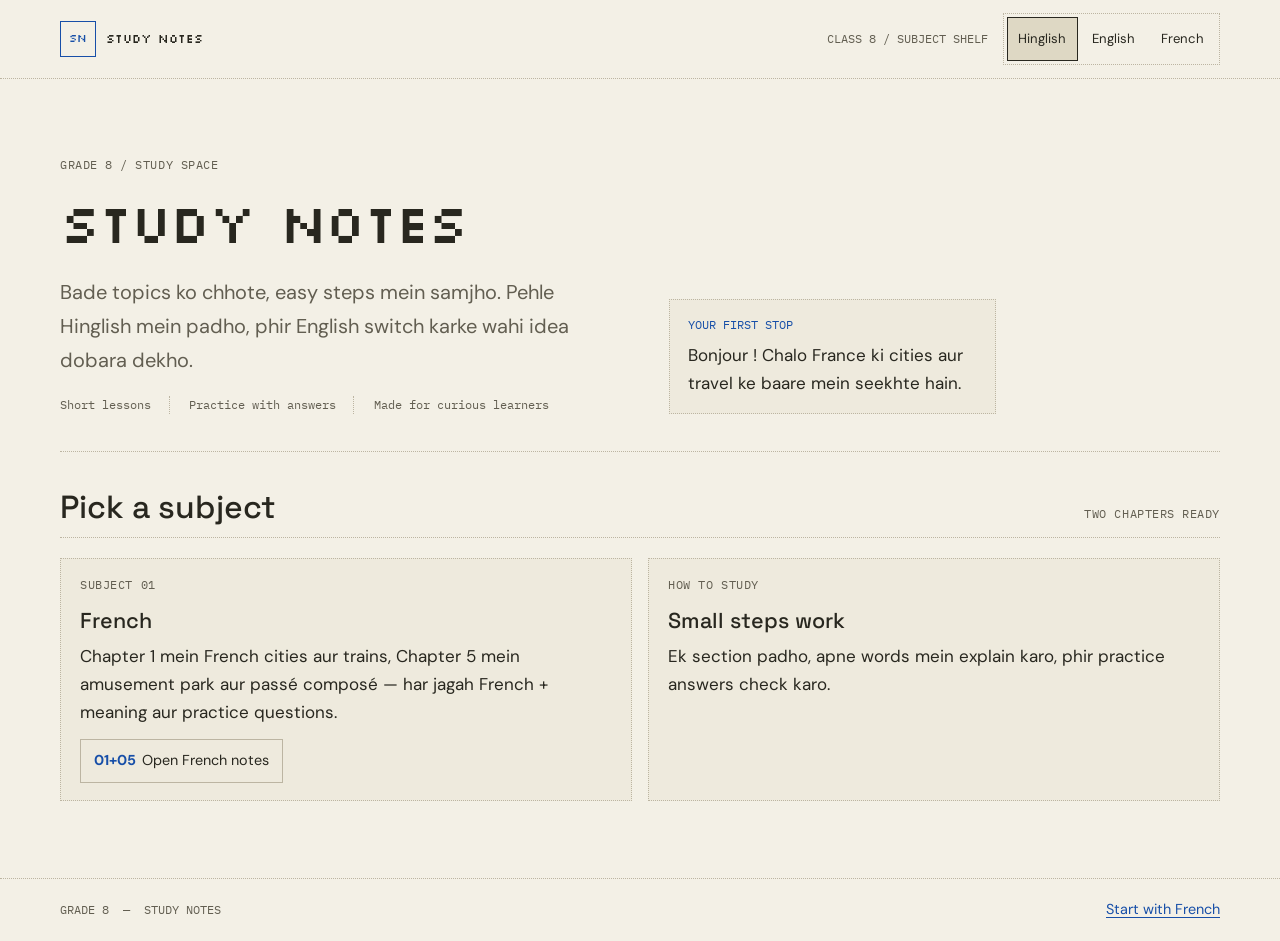
==== index.html @ 521d11c4 "Add Grade 8 French study notes site with chapters 1 and 5" ====
<!doctype html>
<html lang="hi-Latn">
<head>
  <meta charset="utf-8">
  <meta name="viewport" content="width=device-width, initial-scale=1">
  <meta name="theme-color" content="#f3f0e6">
  <meta name="description" content="Simple Grade 8 study notes in Hinglish, English and French, with French cities and amusement park chapters.">
  <title>Study Notes — Learn one idea at a time</title>
  <link rel="preconnect" href="https://fonts.googleapis.com">
  <link rel="preconnect" href="https://fonts.gstatic.com" crossorigin>
  <link href="https://fonts.googleapis.com/css2?family=DM+Sans:wght@400;500;600;700&amp;family=IBM+Plex+Mono:wght@400;500;600&amp;family=Silkscreen:wght@400;700&amp;family=Space+Grotesk:wght@400;500;600;700&amp;display=swap" rel="stylesheet">
  <link rel="stylesheet" href="assets/study-notes.css">
  <script src="assets/study-notes.js" defer></script>
</head>
<body>
  <a class="skip-link" href="#main">Seedha notes par jao</a>
  <header class="site-header">
    <a class="brand" href="index.html" aria-label="Study Notes home">
      <span class="brand-mark" aria-hidden="true">SN</span>
      <span>STUDY NOTES</span>
    </a>
    <div class="header-tools">
      <span class="header-context">CLASS 8 / SUBJECT SHELF</span>
      <div class="language-switch" role="group" aria-label="Notes language">
        <button class="language-button" type="button" data-set-language="hinglish" aria-pressed="true">Hinglish</button>
        <button class="language-button" type="button" data-set-language="english" aria-pressed="false">English</button>
        <button class="language-button" type="button" data-set-language="french" aria-pressed="false">French</button>
      </div>
      <span class="language-status" data-language-status aria-live="polite"></span>
    </div>
  </header>

  <main class="page-shell" id="main">
    <section class="title-block">
      <div class="hero-grid">
        <div>
          <p class="eyebrow">GRADE 8 / STUDY SPACE</p>
          <h1 class="page-title page-title--display">STUDY NOTES</h1>
          <div data-language-content="hinglish">
            <p class="page-intro">Bade topics ko chhote, easy steps mein samjho. Pehle Hinglish mein padho, phir English switch karke wahi idea dobara dekho.</p>
          </div>
          <div data-language-content="english" hidden>
            <p class="page-intro">Understand big topics in small, easy steps. Read in English, or switch to Hinglish and review the same idea again.</p>
          </div>
          <div data-language-content="french" hidden>
            <p class="page-intro" lang="fr">Comprends les grands sujets en petites étapes. Lis en français et compare avec l’anglais ou le hinglish.</p>
          </div>
          <div class="subject-meta">
            <span>Short lessons</span>
            <span>Practice with answers</span>
            <span>Made for curious learners</span>
          </div>
        </div>
        <aside class="hero-aside">
          <span class="meta-label">YOUR FIRST STOP</span>
          <div data-language-content="hinglish"><p><span lang="fr">Bonjour !</span> Chalo France ki cities aur travel ke baare mein seekhte hain.</p></div>
          <div data-language-content="english" hidden><p><span lang="fr">Bonjour !</span> Let’s explore French cities and travel.</p></div>
          <div data-language-content="french" hidden><p lang="fr"><span lang="fr">Bonjour !</span> Découvrons les villes françaises et les moyens de transport.</p></div>
        </aside>
      </div>
    </section>

    <div class="glyph-rule" aria-hidden="true"></div>

    <section aria-labelledby="subjects-title">
      <div class="section-heading-row">
        <h2 id="subjects-title">Pick a subject</h2>
        <p class="section-kicker">TWO CHAPTERS READY</p>
      </div>

      <div class="shelf-grid">
        <article class="shelf-card">
          <p class="section-kicker">SUBJECT 01</p>
          <h3>French</h3>
          <div data-language-content="hinglish">
            <p>Chapter 1 mein French cities aur trains, Chapter 5 mein amusement park aur passé composé — har jagah French + meaning aur practice questions.</p>
          </div>
          <div data-language-content="english" hidden>
            <p>Chapter 1 covers French cities and trains; Chapter 5 covers the amusement park and passé composé — with French plus meanings and practice questions.</p>
          </div>
          <div data-language-content="french" hidden>
            <p lang="fr">Chapitre 1 : les villes et les trains. Chapitre 5 : le parc et le passé composé, avec des phrases modèles et des exercices.</p>
          </div>
          <a class="pill-link" href="french/index.html"><strong>01+05</strong> Open French notes</a>
        </article>
        <aside class="shelf-card">
          <p class="section-kicker">HOW TO STUDY</p>
          <h3>Small steps work</h3>
          <div data-language-content="hinglish">
            <p>Ek section padho, apne words mein explain karo, phir practice answers check karo.</p>
          </div>
          <div data-language-content="english" hidden>
            <p>Read one section, explain it in your own words, and then check your practice answers.</p>
          </div>
          <div data-language-content="french" hidden>
            <p lang="fr">Lis une section, explique-la avec tes propres mots, puis vérifie les réponses.</p>
          </div>
        </aside>
      </div>
    </section>
  </main>

  <footer class="site-footer">
    <span>GRADE 8 &nbsp;—&nbsp; STUDY NOTES</span>
    <a href="french/index.html">Start with French</a>
  </footer>
</body>
</html>
---- assets/study-notes.css ----
:root {
  color-scheme: light;
  --paper: #f3f0e6;
  --paper-deep: #e8e2d2;
  --paper-callout: #eeeadd;
  --ink: #28271f;
  --ink-soft: #625e51;
  --rule: #bcb5a2;
  --blue: #174fa8;
  --selected: #ded8c4;
  --font-pixel: "Silkscreen", "Courier New", monospace;
  --font-heading: "Space Grotesk", Arial, sans-serif;
  --font-reading: "DM Sans", Arial, sans-serif;
  --font-mono: "IBM Plex Mono", "Courier New", monospace;
  --page-width: 1160px;
  --reading-width: 70ch;
}

*,
*::before,
*::after {
  box-sizing: border-box;
}

[hidden] {
  display: none !important;
}

html {
  scroll-behavior: smooth;
  scroll-padding-top: 6rem;
}

body {
  margin: 0;
  background: var(--paper);
  color: var(--ink);
  font-family: var(--font-reading);
  font-size: 1.0625rem;
  line-height: 1.65;
}

button,
a,
summary {
  -webkit-tap-highlight-color: transparent;
}

a {
  color: var(--blue);
  text-underline-offset: 0.18em;
}

a:hover {
  text-decoration-thickness: 2px;
}

button,
summary {
  font: inherit;
}

button {
  color: inherit;
}

:focus-visible {
  outline: 3px solid var(--blue);
  outline-offset: 3px;
}

.skip-link {
  position: absolute;
  z-index: 10;
  top: 0.75rem;
  left: 0.75rem;
  transform: translateY(-180%);
  padding: 0.6rem 0.85rem;
  background: var(--ink);
  color: var(--paper);
  font-weight: 700;
}

.skip-link:focus {
  transform: translateY(0);
}

.site-header {
  display: flex;
  align-items: center;
  justify-content: space-between;
  gap: 1rem 2rem;
  padding: 0.8rem max(1.25rem, calc((100vw - var(--page-width)) / 2));
  border-bottom: 1px dotted var(--rule);
}

.brand {
  display: inline-flex;
  align-items: center;
  gap: 0.65rem;
  color: var(--ink);
  font-family: var(--font-pixel);
  font-size: 0.76rem;
  line-height: 1.4;
  text-decoration: none;
  white-space: nowrap;
}

.brand-mark {
  display: inline-grid;
  width: 2.25rem;
  height: 2.25rem;
  place-items: center;
  border: 1px solid var(--blue);
  color: var(--blue);
  font-size: 0.68rem;
}

.header-tools,
.header-actions,
.tab-list {
  display: flex;
  align-items: center;
  flex-wrap: wrap;
  gap: 0.55rem;
}

.header-tools {
  justify-content: flex-end;
}

.header-context,
.eyebrow,
.section-kicker,
.meta-label,
.entry-meta,
.entry-number,
.note-meta,
.figure-number,
.progress-caption,
.subject-meta,
.syllabus-number,
.syllabus-hours {
  color: var(--ink-soft);
  font-family: var(--font-mono);
  font-size: 0.75rem;
  line-height: 1.5;
}

.header-context {
  margin-right: 0.4rem;
}

.tab-list {
  padding: 0.2rem;
  border: 1px dotted var(--rule);
}

.tab,
.print-action,
.language-button,
.action-button,
.pill-link {
  display: inline-flex;
  min-height: 2.75rem;
  align-items: center;
  justify-content: center;
  gap: 0.4rem;
  padding: 0.45rem 0.8rem;
  border: 1px solid var(--rule);
  background: transparent;
  color: var(--ink);
  font-size: 0.9rem;
  line-height: 1.35;
  text-decoration: none;
  cursor: pointer;
}

.tab[aria-current="page"],
.tab:hover,
.pill-link:hover,
.language-button[aria-pressed="true"] {
  border-color: var(--ink);
  background: var(--selected);
  color: var(--ink);
}

.print-action:hover,
.action-button:hover {
  border-color: var(--blue);
  background: var(--blue);
  color: #fff;
}

.language-switch {
  display: inline-flex;
  gap: 0.2rem;
  padding: 0.2rem;
  border: 1px dotted var(--rule);
}

.language-button {
  min-height: 2.75rem;
  padding-inline: 0.65rem;
  border-color: transparent;
  font-size: 0.82rem;
}

.page-shell {
  width: min(var(--page-width), calc(100% - 2.5rem));
  margin-inline: auto;
  padding-block: clamp(2.25rem, 6vw, 5rem);
}

.title-block,
.note-heading {
  max-width: 78ch;
  margin-bottom: 2.3rem;
}

.eyebrow {
  margin: 0 0 0.6rem;
  text-transform: uppercase;
  letter-spacing: 0.045em;
}

.eyebrow a {
  color: inherit;
}

.page-title {
  margin: 0 0 0.8rem;
  color: var(--ink);
  font-family: var(--font-pixel);
  font-size: clamp(1.5rem, 3.8vw, 2.75rem);
  font-weight: 400;
  letter-spacing: -0.035em;
  line-height: 1.45;
  overflow-wrap: anywhere;
  text-transform: uppercase;
}

.page-title--display {
  max-width: 17ch;
  font-size: clamp(1.75rem, 5vw, 3.4rem);
}

.page-intro {
  max-width: var(--reading-width);
  margin: 0;
  color: var(--ink-soft);
  font-size: clamp(1.08rem, 1.6vw, 1.25rem);
  line-height: 1.7;
}

.subject-meta,
.note-meta {
  display: flex;
  flex-wrap: wrap;
  gap: 0.45rem 1.2rem;
  margin-top: 1.2rem;
}

.subject-meta span,
.note-meta span,
.note-meta time {
  padding-right: 1.1rem;
  border-right: 1px dotted var(--rule);
}

.subject-meta span:last-child,
.note-meta > :last-child {
  border-right: 0;
}

.glyph-rule {
  height: 0;
  margin-block: 2.2rem;
  border-top: 1px dotted var(--rule);
}

.quick-nav-pills {
  display: flex;
  flex-wrap: wrap;
  gap: 0.5rem;
  margin-block: 1.4rem;
}

.pill-link {
  justify-content: flex-start;
}

.pill-link strong {
  color: var(--blue);
}

.section-heading-row,
.toc-heading-row {
  display: flex;
  align-items: baseline;
  justify-content: space-between;
  gap: 0.5rem 1rem;
  margin-bottom: 1rem;
  padding-bottom: 0.6rem;
  border-bottom: 1px dotted var(--rule);
}

.section-heading-row h2,
.toc-heading {
  margin: 0;
  font-family: var(--font-heading);
  font-size: clamp(1.4rem, 2.7vw, 2rem);
  font-weight: 500;
  line-height: 1.25;
}

.section-kicker {
  margin: 0;
  flex: 0 0 auto;
  text-transform: uppercase;
  letter-spacing: 0.045em;
}

.hero-grid {
  display: grid;
  grid-template-columns: minmax(0, 1.25fr) minmax(230px, 0.75fr);
  gap: clamp(1.5rem, 5vw, 4rem);
  align-items: end;
}

.hero-aside {
  padding: 1rem 1.1rem;
  border: 1px dotted var(--rule);
  background: var(--paper-callout);
}

.hero-aside p {
  margin: 0;
}

.hero-aside .meta-label {
  display: block;
  margin-bottom: 0.45rem;
  color: var(--blue);
}

.shelf-grid {
  display: grid;
  grid-template-columns: repeat(2, minmax(0, 1fr));
  gap: 1rem;
  margin-top: 1.25rem;
}

.shelf-card {
  padding: 1.1rem 1.2rem;
  border: 1px dotted var(--rule);
  background: var(--paper-callout);
}

.shelf-card h3 {
  margin: 0.15rem 0 0.4rem;
  font-family: var(--font-heading);
  font-size: 1.35rem;
  font-weight: 500;
  line-height: 1.3;
}

.shelf-card p {
  margin: 0 0 0.8rem;
}

.contents-list {
  margin: 1rem 0 0;
  padding: 0;
  list-style: none;
}

.toc-entry {
  border-bottom: 1px dotted var(--rule);
}

.toc-entry a {
  display: grid;
  grid-template-columns: 2.5rem minmax(0, auto) minmax(1.5rem, 1fr) auto;
  align-items: baseline;
  gap: 0.5rem;
  min-height: 3.2rem;
  padding: 0.75rem 0.65rem;
  color: var(--ink);
  text-decoration: none;
}

.toc-entry a:hover,
.toc-entry--current a {
  background: var(--selected);
}

.entry-number {
  color: var(--blue);
}

.entry-title {
  font-family: var(--font-heading);
  font-size: 1.05rem;
  font-weight: 500;
}

.entry-leader {
  align-self: center;
  min-width: 1rem;
  height: 1px;
  border-bottom: 1px dotted var(--rule);
}

.entry-meta {
  text-align: right;
}

.next-item {
  display: flex;
  justify-content: space-between;
  gap: 1rem;
  padding: 1rem 0.65rem;
  color: var(--ink-soft);
}

.progress-block {
  max-width: 620px;
  margin-top: 1.4rem;
}

.progress-stats {
  display: flex;
  justify-content: space-between;
  gap: 1rem;
  margin-bottom: 0.55rem;
}

.progress-stat {
  display: flex;
  flex-direction: column;
}

.progress-stat strong {
  font-family: var(--font-heading);
  font-size: 1.35rem;
  font-weight: 500;
}

.progress-track {
  height: 0.8rem;
  overflow: hidden;
  border: 1px solid var(--rule);
  background: var(--paper-deep);
}

.progress-track > span {
  display: block;
  width: var(--progress, 0%);
  height: 100%;
  background-color: var(--blue);
  background-image: repeating-linear-gradient(135deg, transparent 0 4px, rgb(255 255 255 / 35%) 4px 6px);
  transition: width 180ms ease-out;
}

.progress-caption {
  display: flex;
  justify-content: space-between;
  gap: 0.75rem;
  margin-top: 0.45rem;
}

.note-layout {
  display: grid;
  grid-template-columns: minmax(0, 1.25fr) minmax(260px, 0.75fr);
  gap: clamp(2rem, 5vw, 4.25rem);
  align-items: start;
}

.prose-column {
  min-width: 0;
}

.prose-column > section {
  margin-bottom: clamp(2.5rem, 5vw, 4rem);
  scroll-margin-top: 6rem;
}

.prose-column h2 {
  margin: 0.25rem 0 0.8rem;
  font-family: var(--font-heading);
  font-size: clamp(1.5rem, 2.5vw, 2rem);
  font-weight: 500;
  line-height: 1.25;
}

.prose-column h3 {
  margin: 0.2rem 0 0.35rem;
  font-family: var(--font-heading);
  font-size: 1.2rem;
  font-weight: 500;
  line-height: 1.3;
}

.prose-column p {
  max-width: var(--reading-width);
  margin: 0 0 1rem;
}

.prose-column .section-kicker {
  margin-bottom: 0.4rem;
}

.dropcap::first-letter {
  float: left;
  margin: 0.05em 0.12em 0 0;
  color: var(--blue);
  font-family: var(--font-heading);
  font-size: 3.4em;
  line-height: 0.9;
}

.definition {
  margin-block: 1.3rem;
  padding: 1rem 1.15rem;
  border-left: 4px solid var(--blue);
  background: var(--paper-callout);
}

.definition .meta-label {
  display: block;
  margin-bottom: 0.45rem;
  color: var(--blue);
  font-weight: 600;
}

.definition p:last-child,
.rail-note p:last-child {
  margin-bottom: 0;
}

.analogy {
  padding: 0.8rem 0 0.8rem 1rem;
  border-left: 1px dotted var(--rule);
  color: var(--ink-soft);
  font-style: italic;
}

.analogy strong {
  color: var(--ink);
}

.city-list {
  margin-top: 1.25rem;
  border-top: 1px dotted var(--rule);
}

.city-entry {
  display: grid;
  grid-template-columns: minmax(8.5rem, 0.55fr) minmax(0, 1.45fr);
  gap: 1rem;
  padding: 1rem 0;
  border-bottom: 1px dotted var(--rule);
}

.city-entry h3 {
  margin: 0;
  color: var(--blue);
}

.city-entry p {
  margin: 0;
}

.french-line {
  grid-column: 1 / -1;
  margin-top: 0.6rem !important;
  padding: 0.35rem 0 0.35rem 0.75rem;
  border-left: 2px solid var(--blue);
  color: var(--ink);
  font-size: 0.98rem;
  line-height: 1.55;
}

.french-line-label {
  display: block;
  margin-bottom: 0.12rem;
  color: var(--blue);
  font-family: var(--font-mono);
  font-size: 0.75rem;
  font-weight: 500;
}

.french-writing-block {
  margin-block: 1.2rem;
  padding: 0.9rem 1rem;
  border: 1px dotted var(--rule);
  background: var(--paper-callout);
}

.french-writing-block p:last-child {
  margin-bottom: 0;
}

.plain-list {
  margin: 0.6rem 0 1.1rem;
  padding-left: 1.4rem;
}

.plain-list li {
  margin-bottom: 0.45rem;
  padding-left: 0.2rem;
}

.vocab-group {
  margin-top: 1.5rem;
}

.vocab-group h3 {
  padding-bottom: 0.4rem;
  border-bottom: 1px dotted var(--rule);
}

.data-table-wrap {
  width: 100%;
  margin-block: 1rem 1.4rem;
  overflow-x: auto;
  border: 1px dotted var(--rule);
  scrollbar-color: var(--rule) var(--paper-deep);
}

.data-table {
  width: 100%;
  min-width: 500px;
  border-collapse: collapse;
  text-align: left;
}

.data-table caption,
.table-caption {
  padding: 0.65rem 0.8rem;
  color: var(--ink-soft);
  font-family: var(--font-mono);
  font-size: 0.78rem;
  text-align: left;
}

.data-table th,
.data-table td {
  padding: 0.65rem 0.75rem;
  border-top: 1px dotted var(--rule);
  border-right: 1px dotted var(--rule);
  vertical-align: top;
}

.data-table tr > :last-child {
  border-right: 0;
}

.data-table thead th {
  background: var(--paper-deep);
  font-family: var(--font-heading);
  font-weight: 600;
}

.data-table tbody th {
  font-weight: 600;
}

.data-table tbody tr:nth-child(even) {
  background: rgb(232 226 210 / 42%);
}

.transport-list {
  display: grid;
  grid-template-columns: repeat(2, minmax(0, 1fr));
  gap: 0 1.2rem;
  margin-top: 1.2rem;
}

.transport-entry {
  padding: 0.9rem 0;
  border-top: 1px dotted var(--rule);
}

.transport-entry h3 {
  color: var(--blue);
}

.transport-entry p {
  margin: 0;
}

.sentence-pattern {
  margin-block: 1rem;
  padding: 1rem 1.1rem;
  border: 1px dotted var(--rule);
  background: var(--paper-callout);
}

.sentence-pattern code {
  color: var(--blue);
  font-family: var(--font-mono);
  font-size: 0.95em;
  font-weight: 600;
}

.figure-rail {
  position: sticky;
  top: 1.25rem;
  display: grid;
  gap: 1.2rem;
}

.figure-card {
  min-width: 0;
  margin: 0;
  border: 1px dotted var(--rule);
  background: var(--paper-callout);
}

.figure-canvas {
  padding: 0.65rem;
}

.figure-canvas svg {
  display: block;
  width: 100%;
  height: auto;
}

.diagram-stroke {
  fill: none;
  stroke: var(--blue);
  stroke-width: 2;
}

.diagram-stroke--soft {
  fill: none;
  stroke: var(--rule);
  stroke-width: 1.5;
}

.diagram-fill {
  fill: var(--paper);
  stroke: var(--blue);
  stroke-width: 2;
}

.diagram-text {
  fill: var(--ink);
  font-family: var(--font-heading);
  font-size: 19px;
}

.diagram-muted {
  fill: var(--ink-soft);
  font-family: var(--font-mono);
  font-size: 14px;
}

.figure-caption {
  display: flex;
  gap: 0.7rem;
  padding: 0.55rem 0.75rem 0.7rem;
  border-top: 1px dotted var(--rule);
  color: var(--ink-soft);
  font-size: 0.86rem;
  line-height: 1.45;
}

.figure-number {
  flex: 0 0 auto;
  color: var(--blue);
}

.rail-note {
  padding: 1rem;
  border-left: 3px solid var(--blue);
  background: var(--paper-callout);
}

.rail-note .meta-label {
  display: block;
  margin-bottom: 0.4rem;
  color: var(--blue);
}

.rail-note p {
  margin: 0;
}

.recap-list {
  display: grid;
  grid-template-columns: minmax(8rem, 0.5fr) minmax(0, 1.5fr);
  margin: 1rem 0 1.4rem;
}

.recap-list dt,
.recap-list dd {
  margin: 0;
  padding: 0.65rem 0;
  border-bottom: 1px dotted var(--rule);
}

.recap-list dt {
  padding-right: 1rem;
  color: var(--blue);
  font-family: var(--font-heading);
  font-weight: 600;
}

.recap-list dd {
  padding-left: 0.75rem;
}

.practice-list {
  margin: 1.2rem 0;
  padding-left: 1.5rem;
}

.practice-list > li {
  margin-bottom: 1.2rem;
  padding-left: 0.2rem;
}

.practice-list ol {
  margin-top: 0.45rem;
  padding-left: 1.5rem;
}

.practice-list ol li {
  padding: 0.15rem 0;
}

.answer-reveal {
  margin-block: 1.2rem;
  border: 1px dotted var(--rule);
  background: var(--paper-callout);
}

.answer-reveal summary {
  min-height: 2.75rem;
  padding: 0.65rem 0.85rem;
  color: var(--blue);
  font-family: var(--font-heading);
  font-weight: 600;
  cursor: pointer;
}

.answer-content {
  padding: 0 0.9rem 0.9rem;
  border-top: 1px dotted var(--rule);
}

.answer-content ol,
.answer-content ul {
  margin-bottom: 0;
  padding-left: 1.4rem;
}

.answer-content li {
  margin-top: 0.35rem;
}

.answer-content p {
  margin-top: 0.8rem;
}

.terminal-log {
  margin-block: 1.2rem;
  padding: 0.9rem 1rem;
  border: 1px dotted var(--rule);
  background: var(--paper-callout);
  font-family: var(--font-mono);
  font-size: 0.85rem;
}

.terminal-row {
  display: grid;
  grid-template-columns: 3rem 1fr;
  gap: 0.5rem;
  padding: 0.25rem 0;
}

.terminal-label {
  color: var(--blue);
  font-weight: 600;
}

.source-note {
  padding: 0.8rem 1rem;
  border: 1px dotted var(--rule);
  background: var(--paper-callout);
  color: var(--ink-soft);
}

.site-footer {
  display: flex;
  align-items: center;
  justify-content: space-between;
  gap: 1rem;
  padding: 1.2rem max(1.25rem, calc((100vw - var(--page-width)) / 2));
  border-top: 1px dotted var(--rule);
  color: var(--ink-soft);
  font-family: var(--font-mono);
  font-size: 0.75rem;
}

.site-footer a {
  font-family: var(--font-reading);
  font-size: 0.9rem;
}

.language-status {
  position: absolute;
  width: 1px;
  height: 1px;
  padding: 0;
  overflow: hidden;
  clip: rect(0, 0, 0, 0);
  white-space: nowrap;
  border: 0;
}

@media (max-width: 860px) {
  .site-header {
    align-items: flex-start;
  }

  .header-tools {
    max-width: 75%;
  }

  .note-layout {
    grid-template-columns: minmax(0, 1fr);
  }

  .figure-rail {
    position: static;
    grid-template-columns: repeat(2, minmax(0, 1fr));
    align-items: start;
  }

  .rail-note {
    grid-column: 1 / -1;
  }
}

@media (max-width: 620px) {
  body {
    font-size: 1rem;
  }

  .site-header {
    display: grid;
    gap: 0.7rem;
    padding-inline: 1rem;
  }

  .header-tools {
    max-width: none;
    justify-content: flex-start;
  }

  .header-context {
    width: 100%;
  }

  .page-shell {
    width: min(100% - 2rem, var(--page-width));
    padding-block: 2rem 3rem;
  }

  .page-title {
    font-size: clamp(1.35rem, 7vw, 2rem);
  }

  .hero-grid,
  .shelf-grid,
  .transport-list {
    grid-template-columns: minmax(0, 1fr);
  }

  .hero-aside {
    max-width: 35rem;
  }

  .section-heading-row,
  .toc-heading-row {
    align-items: flex-start;
    flex-direction: column;
  }

  .toc-entry a {
    grid-template-columns: 2rem minmax(0, 1fr) auto;
  }

  .entry-leader {
    display: none;
  }

  .entry-meta {
    grid-column: 2 / -1;
    text-align: left;
  }

  .city-entry {
    grid-template-columns: minmax(0, 1fr);
    gap: 0.3rem;
  }

  .figure-rail {
    grid-template-columns: minmax(0, 1fr);
  }

  .rail-note {
    grid-column: auto;
  }

  .recap-list {
    grid-template-columns: minmax(0, 1fr);
  }

  .recap-list dt {
    padding-bottom: 0.1rem;
    border-bottom: 0;
  }

  .recap-list dd {
    padding: 0 0 0.7rem;
  }

  .progress-caption {
    font-size: 0.75rem;
  }

  .site-footer {
    align-items: flex-start;
    flex-direction: column;
    padding-inline: 1rem;
  }
}

@media (prefers-reduced-motion: reduce) {
  *,
  *::before,
  *::after {
    scroll-behavior: auto !important;
    transition-duration: 0.01ms !important;
    animation-duration: 0.01ms !important;
    animation-iteration-count: 1 !important;
  }
}

@media print {
  :root {
    color-scheme: light;
  }

  body {
    background: #fff;
    color: #111;
    font-size: 11pt;
  }

  .site-header,
  .site-footer,
  .skip-link,
  .quick-nav-pills,
  .language-switch,
  .print-action,
  .action-button,
  .progress-block {
    display: none !important;
  }

  .page-shell {
    width: 100%;
    padding: 0;
  }

  .note-layout {
    display: block;
  }

  .figure-rail {
    position: static;
    display: block;
  }

  .figure-card,
  .rail-note,
  .definition,
  .sentence-pattern,
  .answer-reveal {
    break-inside: avoid;
  }

  .figure-card {
    max-width: 6.5in;
    margin-block: 0.2in;
  }

  [data-language-content] {
    display: block !important;
  }

  [data-language-content] + [data-language-content] {
    margin-top: 0.4rem;
    padding-top: 0.4rem;
    border-top: 1px dotted #999;
  }

  .answer-reveal > .answer-content,
  .answer-reveal:not([open]) > .answer-content {
    display: block !important;
  }

  a {
    color: #111;
    text-decoration: none;
  }
}
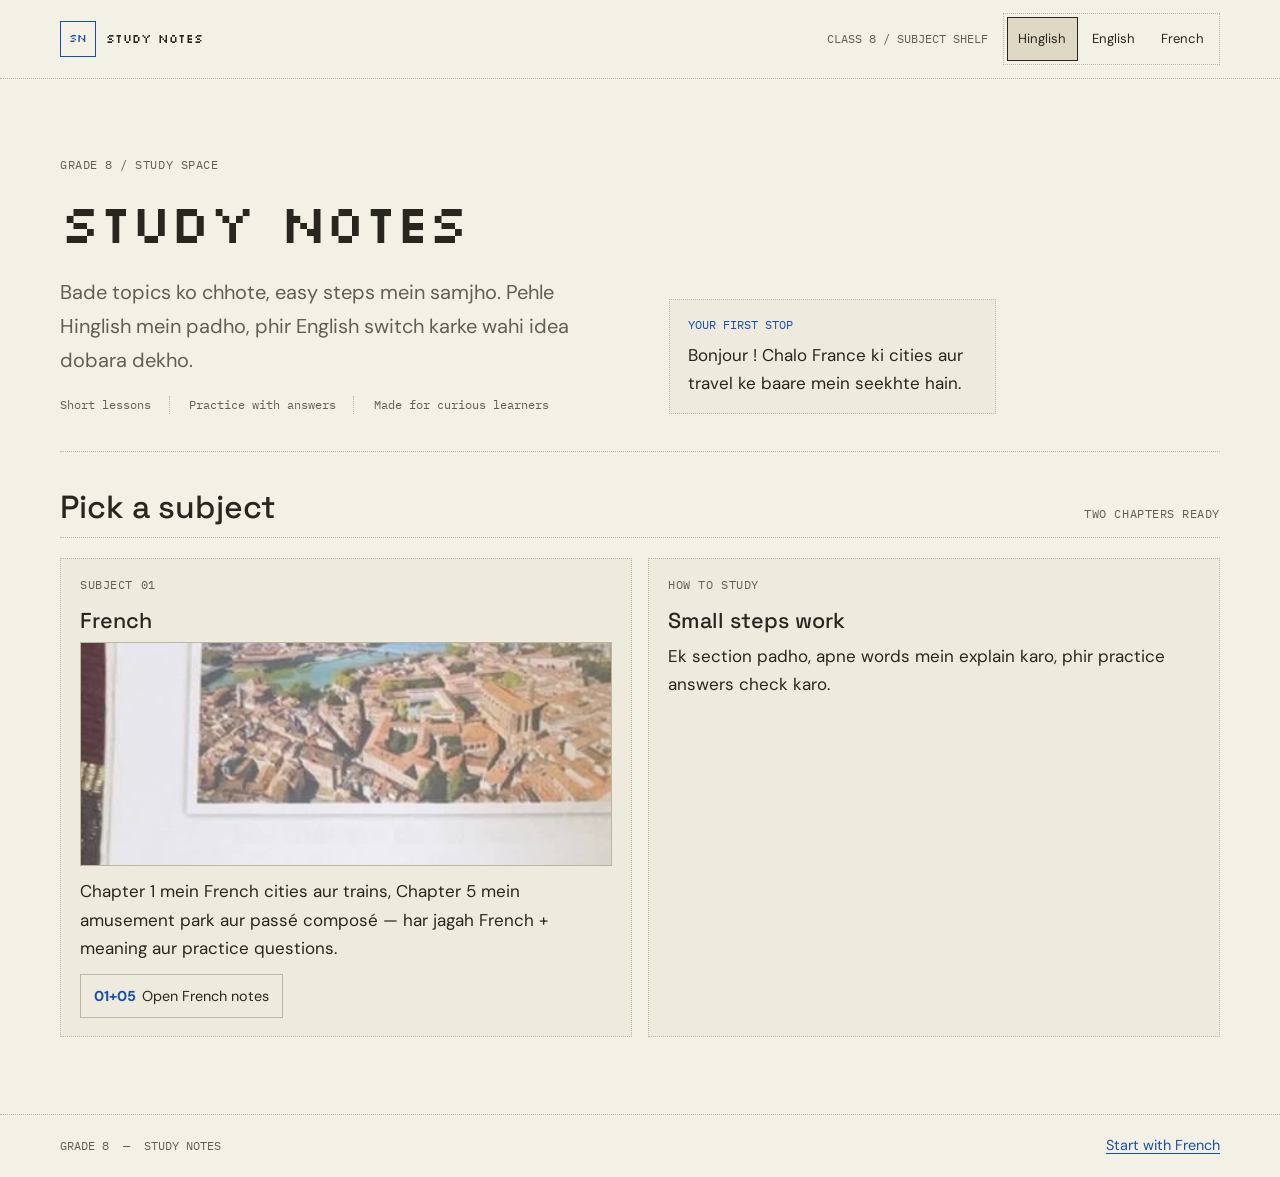
==== commit d0eadb52: "Add textbook photos and responsive image grids to French notes" ====
--- a/index.html
+++ b/index.html
@@ -72,6 +72,7 @@
         <article class="shelf-card">
           <p class="section-kicker">SUBJECT 01</p>
           <h3>French</h3>
+          <img class="card-thumb" src="assets/images/toulouse.jpg" width="421" height="177" loading="lazy" decoding="async" alt="Toulouse photo: pink-brick rooftops (la Ville Rose)">
           <div data-language-content="hinglish">
             <p>Chapter 1 mein French cities aur trains, Chapter 5 mein amusement park aur passé composé — har jagah French + meaning aur practice questions.</p>
           </div>
--- a/assets/study-notes.css
+++ b/assets/study-notes.css
@@ -671,6 +671,74 @@
   background: rgb(232 226 210 / 42%);
 }
 
+img {
+  max-width: 100%;
+  height: auto;
+}
+
+.photo-strip {
+  display: grid;
+  grid-template-columns: repeat(4, minmax(0, 1fr));
+  gap: 0.9rem;
+  margin-block: 1.2rem 1.6rem;
+}
+
+.photo-strip--trio {
+  grid-template-columns: repeat(3, minmax(0, 1fr));
+}
+
+.photo-card {
+  min-width: 0;
+  margin: 0;
+  padding: 0.5rem;
+  border: 1px dotted var(--rule);
+  background: var(--paper-callout);
+}
+
+.photo-card img {
+  display: block;
+  width: 100%;
+  border: 1px solid var(--rule);
+  background: var(--paper-deep);
+}
+
+.photo-card figcaption {
+  padding-top: 0.45rem;
+  color: var(--ink-soft);
+  font-size: 0.85rem;
+  line-height: 1.45;
+}
+
+.photo-card figcaption strong {
+  color: var(--blue);
+}
+
+.chapter-hero {
+  margin: 0 0 1.4rem;
+  padding: 0.6rem;
+  border: 1px dotted var(--rule);
+  background: var(--paper-callout);
+}
+
+.chapter-hero img {
+  display: block;
+  width: 100%;
+  border: 1px solid var(--rule);
+}
+
+.chapter-hero figcaption {
+  padding-top: 0.5rem;
+  color: var(--ink-soft);
+  font-size: 0.85rem;
+}
+
+.card-thumb {
+  display: block;
+  width: 100%;
+  margin-bottom: 0.7rem;
+  border: 1px solid var(--rule);
+}
+
 .transport-list {
   display: grid;
   grid-template-columns: repeat(2, minmax(0, 1fr));
@@ -936,6 +1004,10 @@
     grid-template-columns: minmax(0, 1fr);
   }
 
+  .photo-strip {
+    grid-template-columns: repeat(3, minmax(0, 1fr));
+  }
+
   .figure-rail {
     position: static;
     grid-template-columns: repeat(2, minmax(0, 1fr));
@@ -978,8 +1050,18 @@
 
   .hero-grid,
   .shelf-grid,
-  .transport-list {
+  .transport-list,
+  .photo-strip--trio {
     grid-template-columns: minmax(0, 1fr);
+  }
+
+  .photo-strip {
+    grid-template-columns: repeat(2, minmax(0, 1fr));
+    gap: 0.6rem;
+  }
+
+  .photo-card figcaption {
+    font-size: 0.78rem;
   }
 
   .hero-aside {
@@ -1093,7 +1175,9 @@
   .rail-note,
   .definition,
   .sentence-pattern,
-  .answer-reveal {
+  .answer-reveal,
+  .photo-card,
+  .chapter-hero {
     break-inside: avoid;
   }
 
